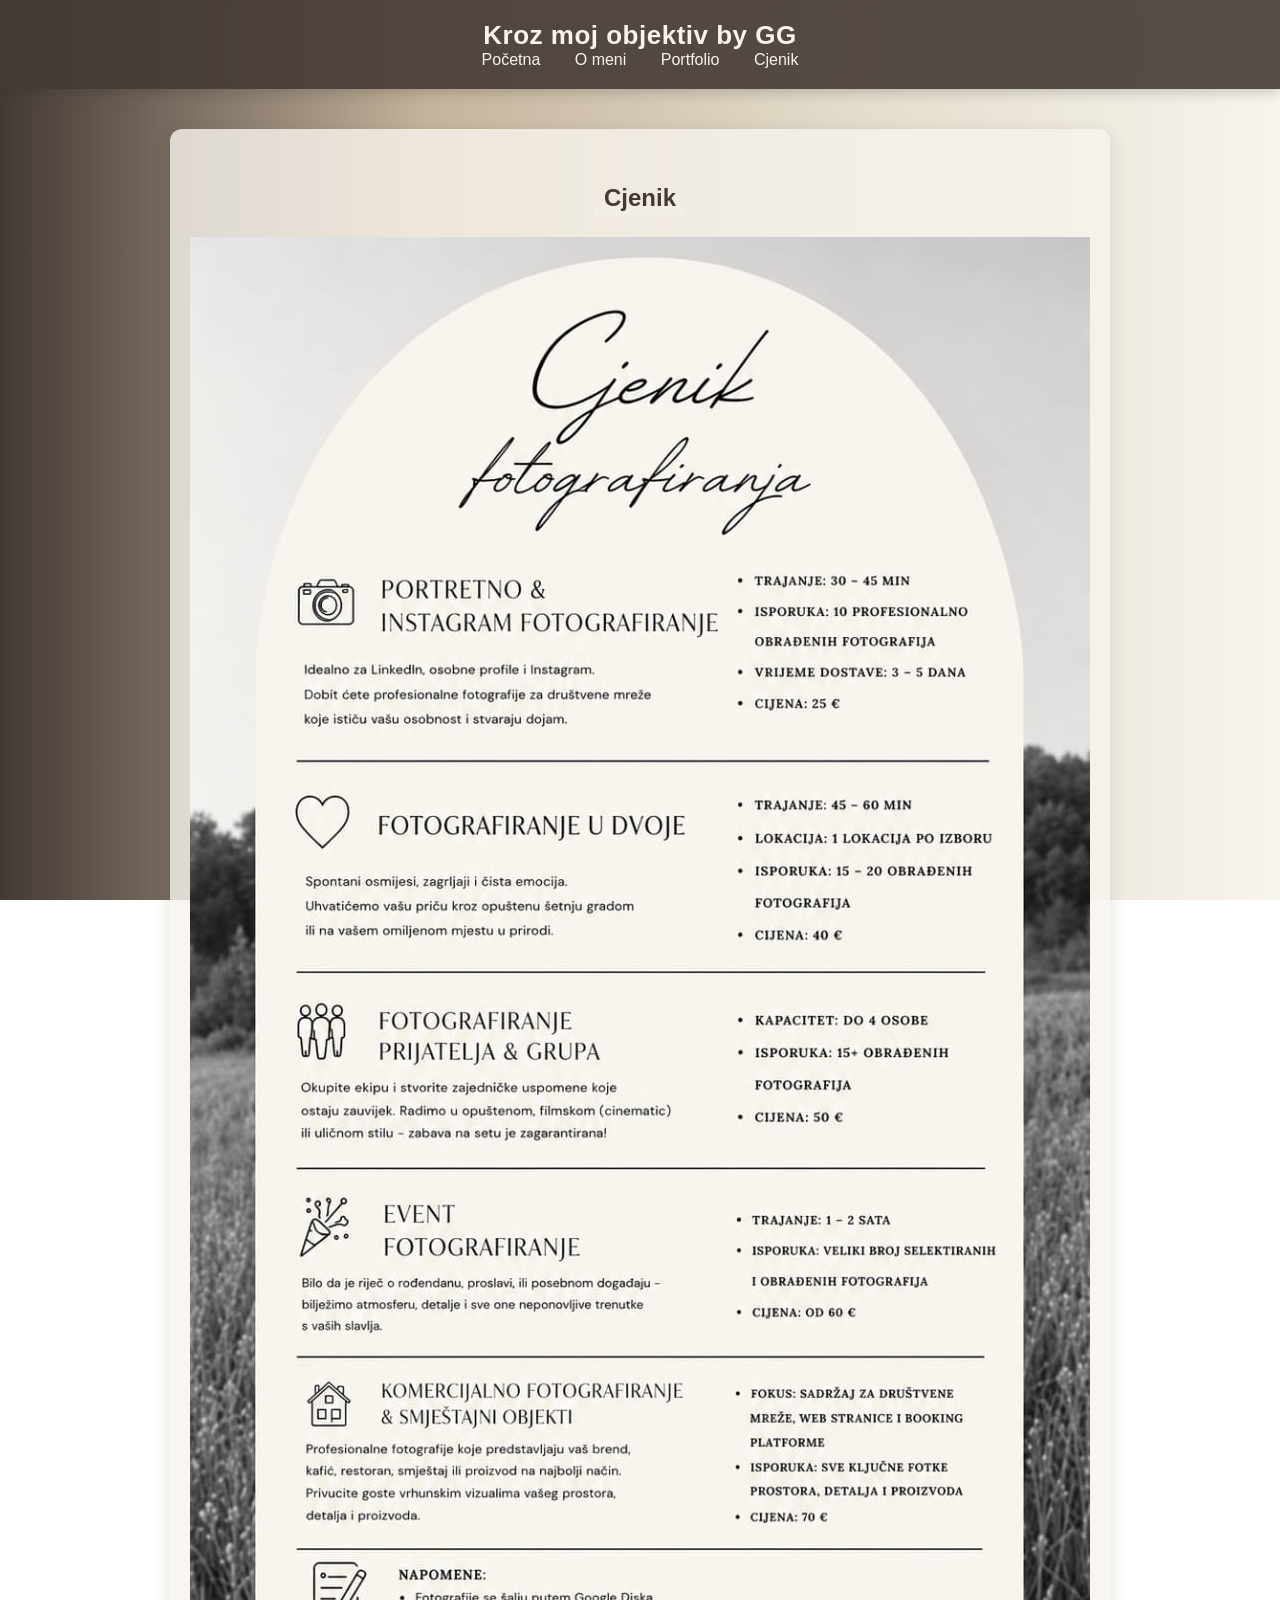
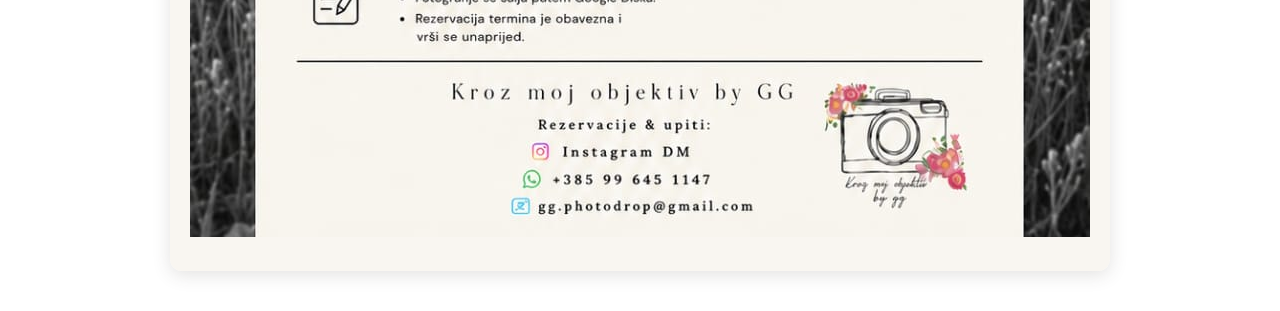
==== cjenik.html @ 76582ddf "Add files via upload" ====
<!DOCTYPE html>
<html lang="hr">
<head>
    <meta charset="UTF-8">
    <title>Cjenik – GG</title>
    <link rel="stylesheet" href="style.css">
</head>
<body>

<header>
    <h1>Kroz moj objektiv by GG</h1>
    <nav>
        <a href="index.html">Početna</a>
        <a href="o meni.html">O meni</a>
        <a href="portfolio.html">Portfolio</a>
        <a href="cjenik.html">Cjenik</a>
    </nav>
</header>

<section class="cjenik-section">
    <h2>Cjenik</h2>

    <!-- OVDJE JE SAMO SLIKA CJENIKA -->
    <img src="cjenik.jpeg" alt="Cjenik" class="cjenik-img">

</section>

</body>
</html>
---- style.css ----
/* Globalni stil */
body {
    font-family: 'Helvetica Neue', sans-serif;
    margin: 0;
    padding: 0;
    color: #252525; /* Black */
    background: linear-gradient(to right, #443A35, #C5B49D, #E4DDCC, #F8F4EE); /* Umber → Taupe → Soft Dune → Vanilla */
    background-attachment: fixed;
    text-align: center;
}

/* Navigacija */
header {
    background: rgba(68, 58, 53, 0.9); /* Umber s prozirnošću */
    color: #F8F4EE; /* Vanilla */
    padding: 20px 0;
    backdrop-filter: blur(6px);
    box-shadow: 0 4px 12px rgba(37, 37, 37, 0.2);
}

header h1 {
    margin: 0;
    font-size: 26px;
    font-weight: 600;
    letter-spacing: 0.5px;
}

nav a {
    color: #F8F4EE;
    text-decoration: none;
    margin: 0 15px;
    font-weight: 500;
    transition: color 0.3s ease;
}

nav a:hover {
    color: #E4DDCC; /* Soft Dune */
}

/* Centrirani layout */
main, section {
    max-width: 900px;
    margin: 40px auto;
    padding: 30px 20px;
    background: rgba(248, 244, 238, 0.8); /* Vanilla */
    border-radius: 12px;
    box-shadow: 0 4px 18px rgba(68, 58, 53, 0.15);
}

/* Naslovi s highlight trakom */
h2 {
    position: relative;
    display: inline-block;
    padding: 5px 10px;
    font-weight: 600;
    color: #443A35; /* Umber */
    margin-bottom: 20px;
}

h2::after {
    content: "";
    position: absolute;
    left: 0;
    bottom: 0;
    width: 100%;
    height: 12px;
    background: #E4DDCC; /* Soft Dune */
    z-index: -1;
    border-radius: 6px;
}

/* Profilna slika */
.profile {
    width: 160px;
    height: 160px;
    border-radius: 50%;
    object-fit: cover;
    border: 4px solid #F8F4EE;
    box-shadow: 0 4px 12px rgba(68, 58, 53, 0.25);
    margin-bottom: 20px;
}

/* Uvodni tekst */
.intro p {
    font-size: 18px;
    margin-top: 10px;
    color: #443A35;
}

/* Galerija */
.gallery {
    display: grid;
    grid-template-columns: repeat(auto-fit, minmax(250px, 1fr));
    gap: 15px;
    padding: 20px 0;
}

.gallery img {
    width: 100%;
    border-radius: 12px;
    object-fit: cover;
    transition: transform 0.3s ease, box-shadow 0.3s ease;
    box-shadow: 0 4px 12px rgba(68, 58, 53, 0.15);
}

.gallery img:hover {
    transform: scale(1.03);
    box-shadow: 0 8px 18px rgba(68, 58, 53, 0.25);
}

/* Lightbox */
#lightbox {
    display: none;
    position: fixed;
    z-index: 999;
    left: 0;
    top: 0;
    width: 100%;
    height: 100%;
    background: rgba(37, 37, 37, 0.9); /* Black */
    justify-content: center;
    align-items: center;
}

#lightbox img {
    max-width: 90%;
    max-height: 90%;
    border-radius: 10px;
}

#close {
    position: absolute;
    top: 25px;
    right: 40px;
    font-size: 50px;
    color: #F8F4EE;
    cursor: pointer;
}

/* Hero sekcija u Tiara paleti */
body.o-meni {
    background: linear-gradient(to right, #443A35, #C5B49D, #E4DDCC, #F8F4EE);
    color: #252525;
}

.hero {
    background-color: #E4DDCC; /* Soft Dune */
    padding: 60px 20px;
    text-align: center;
    border-bottom: 1px solid #C5B49D;
}

.hero-img {
    width: 220px;
    height: 220px;
    border-radius: 50%;
    object-fit: cover;
    border: 6px solid #F8F4EE;
    box-shadow: 0 6px 20px rgba(68, 58, 53, 0.25);
    margin-bottom: 20px;
}

.hero-title {
    font-size: 48px;
    font-weight: 600;
    color: #443A35;
    font-family: 'Georgia', serif;
}

.hero-title span {
    color: #C5B49D;
    font-style: italic;
}

.hero-subtitle {
    font-size: 20px;
    color: #443A35;
    margin-top: 10px;
}

/* Sekcija O meni */
.about {
    max-width: 900px;
    margin: 60px auto;
    padding: 40px;
    background: #F8F4EE;
    border-radius: 12px;
    box-shadow: 0 4px 18px rgba(68, 58, 53, 0.15);
}

.about h2 {
    color: #443A35;
}

.about p {
    font-size: 18px;
    color: #252525;
    line-height: 1.6;
}

/* Footer */
.footer {
    background: #E4DDCC; /* Soft Dune */
    color: #443A35; /* Umber */
    padding: 60px 20px;
    text-align: center;
    border-top: 1px solid #C5B49D;
}

.footer-content {
    display: flex;
    flex-wrap: wrap;
    justify-content: center;
    gap: 40px;
    max-width: 1000px;
    margin: 0 auto;
}

/* Mapa */
.map img {
    width: 300px;
    border-radius: 8px;
    box-shadow: 0 4px 12px rgba(68, 58, 53, 0.2);
}

/* Gift registry */
.gift-registry {
    max-width: 300px;
}

.gift-registry h2 {
    font-family: 'Georgia', serif;
    font-size: 28px;
    font-weight: 600;
    margin-bottom: 10px;
}

.gift-registry p {
    font-size: 16px;
    margin: 5px 0;
}

.qr {
    width: 120px;
    margin-top: 15px;
    border-radius: 6px;
}

/* Kontakt info */
.contact-info {
    max-width: 300px;
    text-align: left;
}

.contact-info h3 {
    font-size: 22px;
    margin-bottom: 10px;
}

.contact-info a {
    color: #443A35;
    text-decoration: none;
}

.contact-info a:hover {
    text-decoration: underline;
}

/* Responsive footer */
@media (max-width: 768px) {
    .footer-content {
        flex-direction: column;
        align-items: center;
    }

    .contact-info {
        text-align: center;
    }
}
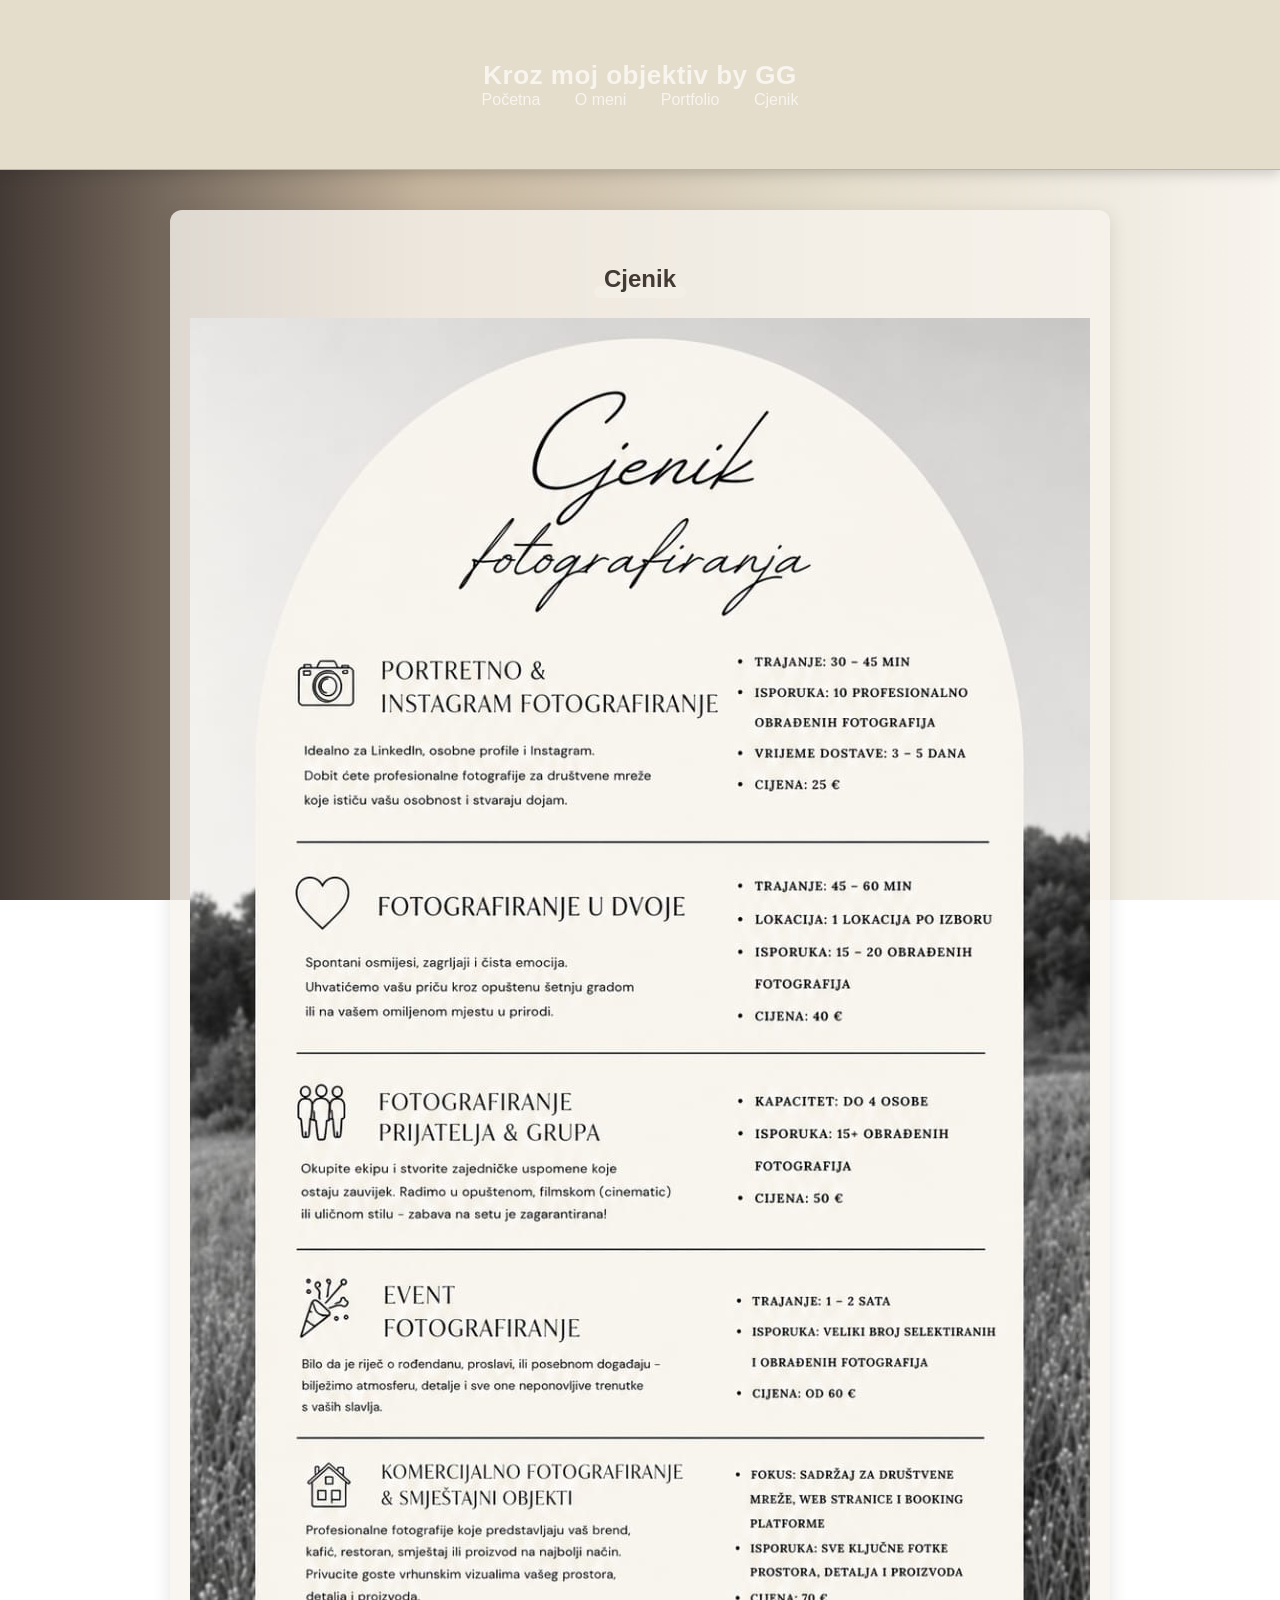
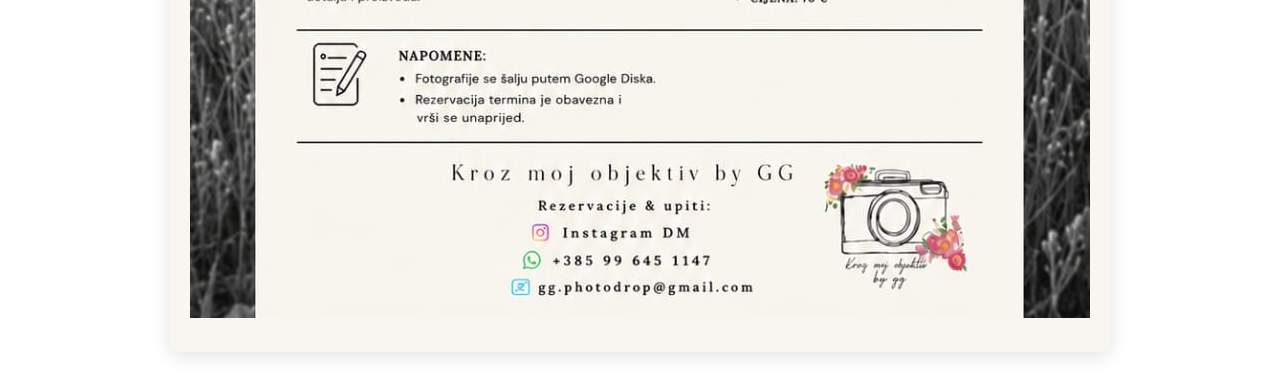
==== commit 7f5863a5: "Update cjenik.html" ====
--- a/cjenik.html
+++ b/cjenik.html
@@ -5,24 +5,25 @@
     <title>Cjenik – GG</title>
     <link rel="stylesheet" href="style.css">
 </head>
-<body>
+<body class="cjenik">
 
-<header>
-    <h1>Kroz moj objektiv by GG</h1>
-    <nav>
-        <a href="index.html">Početna</a>
-        <a href="o meni.html">O meni</a>
-        <a href="portfolio.html">Portfolio</a>
-        <a href="cjenik.html">Cjenik</a>
-    </nav>
+<header class="hero saddle">
+    <div class="nav-container">
+        <h1>Kroz moj objektiv by GG</h1>
+        <nav>
+            <a href="index.html">Početna</a>
+            <a href="o-meni.html">O meni</a>
+            <a href="portfolio.html">Portfolio</a>
+            <a href="cjenik.html">Cjenik</a>
+        </nav>
+    </div>
 </header>
 
 <section class="cjenik-section">
     <h2>Cjenik</h2>
 
-    <!-- OVDJE JE SAMO SLIKA CJENIKA -->
+    <!-- SLIKA CJENIKA -->
     <img src="cjenik.jpeg" alt="Cjenik" class="cjenik-img">
-
 </section>
 
 </body>
--- a/style.css
+++ b/style.css
@@ -277,3 +277,122 @@
         text-align: center;
     }
 }
+/* Slideshow */
+.gallery-slider {
+    width: 100%;
+    overflow: hidden;
+    position: relative;
+    margin-bottom: 40px;
+    border-radius: 12px;
+}
+
+.slides {
+    display: flex;
+    width: 300%;
+    animation: slide 12s infinite;
+}
+
+.slides img {
+    width: 100%;
+    object-fit: cover;
+    border-radius: 12px;
+}
+
+@keyframes slide {
+    0% { transform: translateX(0); }
+    33% { transform: translateX(-100%); }
+    66% { transform: translateX(-200%); }
+    100% { transform: translateX(0); }
+}
+
+/* Fade slideshow */
+.gallery-slider {
+    width: 100%;
+    max-width: 900px;
+    margin: 40px auto;
+    position: relative;
+    border-radius: 12px;
+    overflow: hidden;
+}
+
+.fade-slide {
+    position: relative;
+    height: 300px; /* VEĆE FOTKE */
+}
+
+.fade-slide img {
+    position: absolute;
+    width: 100%;
+    height: 100%;
+    object-fit: cover;
+    border-radius: 12px;
+    opacity: 0;
+    animation: fadeAnimation 12s infinite;
+}
+
+/* Fade animacija */
+@keyframes fadeAnimation {
+    0% { opacity: 1; }
+    25% { opacity: 0; }
+    50% { opacity: 0; }
+    75% { opacity: 0; }
+    100% { opacity: 1; }
+}
+
+/* Svaka slika ima svoj delay */
+.fade-slide img:nth-child(1) {
+    animation-delay: 0s;
+}
+
+.fade-slide img:nth-child(2) {
+    animation-delay: 4s;
+}
+
+.fade-slide img:nth-child(3) {
+    animation-delay: 8s;
+}
+
+/* Vertikalni fade preljev između slika */
+.vertical-fade-gallery {
+    max-width: 900px;
+    margin: 60px auto;
+    display: flex;
+    flex-direction: column;
+    gap: 0;
+}
+
+.v-image {
+    position: relative;
+    width: 100%;
+    overflow: hidden;
+}
+
+.v-image img {
+    width: 100%;
+    height: auto;
+    display: block;
+    object-fit: cover;
+    border-radius: 12px;
+}
+
+/* Preljev između donje i gornje slike */
+.v-image::after {
+    content: "";
+    position: absolute;
+    bottom: 0;
+    left: 0;
+    width: 100%;
+    height: 140px;
+    background: linear-gradient(to bottom, rgba(248,244,238,0) 0%, rgba(248,244,238,1) 100%);
+    pointer-events: none;
+}
+
+/* Fade-in efekt pri učitavanju */
+.v-image img {
+    animation: fadeIn 1.2s ease-in-out;
+}
+
+@keyframes fadeIn {
+    from { opacity: 0.7; transform: scale(1.015); }
+    to { opacity: 1; transform: scale(1); }
+}
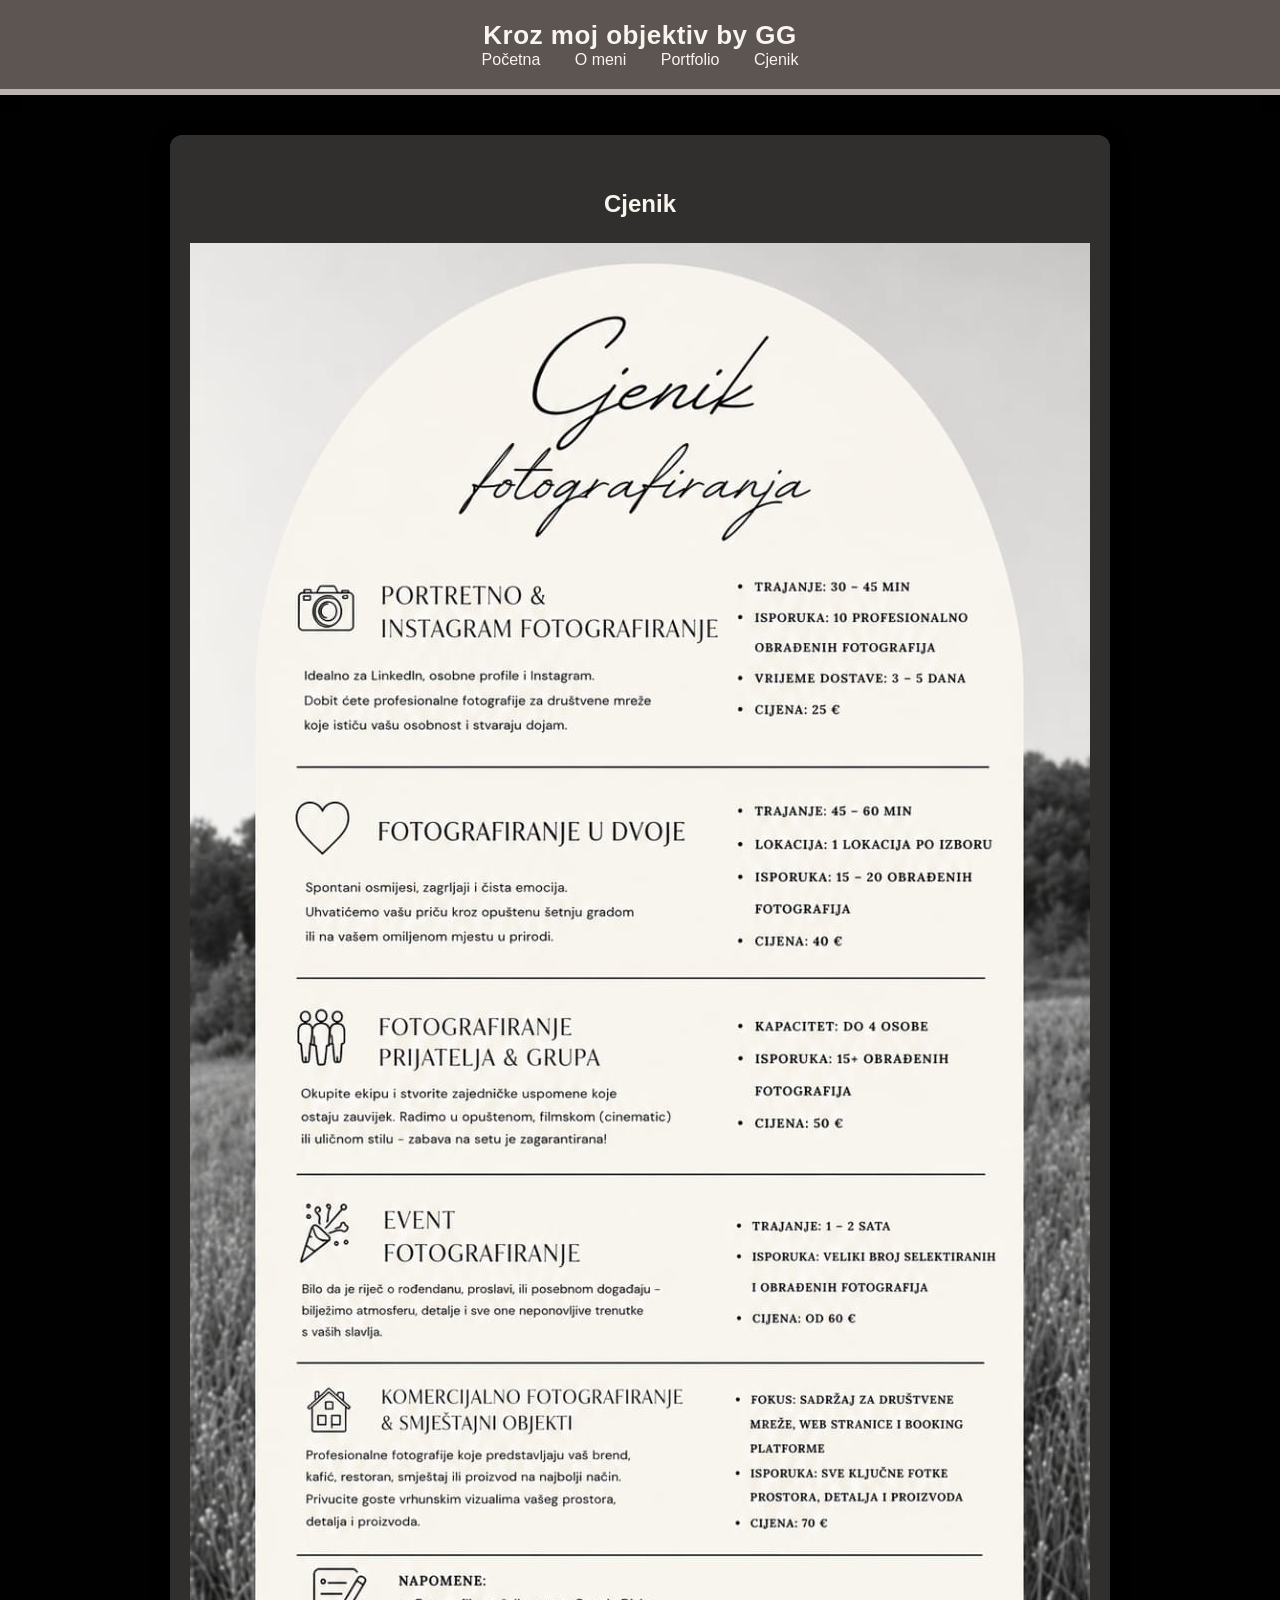
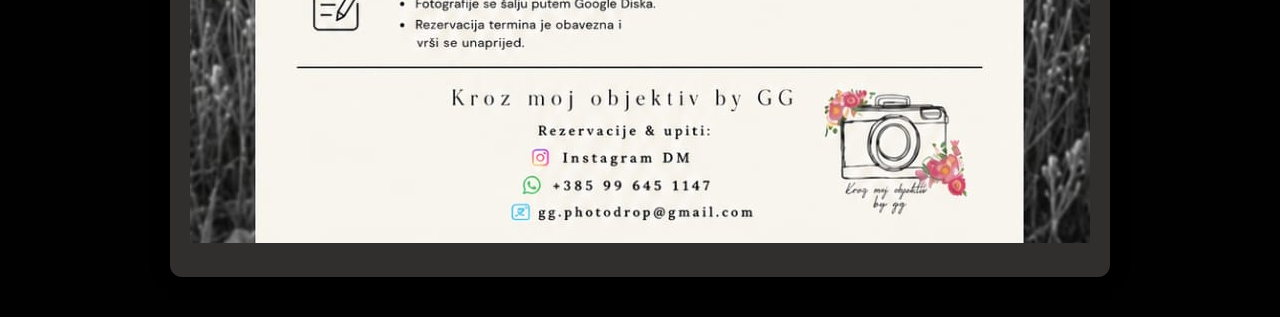
==== commit 1d88013e: "Update cjenik.html" ====
--- a/cjenik.html
+++ b/cjenik.html
@@ -12,7 +12,7 @@
         <h1>Kroz moj objektiv by GG</h1>
         <nav>
             <a href="index.html">Početna</a>
-            <a href="o-meni.html">O meni</a>
+            <a href="o meni.html">O meni</a>
             <a href="portfolio.html">Portfolio</a>
             <a href="cjenik.html">Cjenik</a>
         </nav>
--- a/style.css
+++ b/style.css
@@ -3,19 +3,23 @@
     font-family: 'Helvetica Neue', sans-serif;
     margin: 0;
     padding: 0;
-    color: #252525; /* Black */
-    background: linear-gradient(to right, #443A35, #C5B49D, #E4DDCC, #F8F4EE); /* Umber → Taupe → Soft Dune → Vanilla */
-    background-attachment: fixed;
+    color: #F8F4EE;
+    background: #010101; /* neutralna tamna pozadina */
     text-align: center;
 }
 
+/* Header po stranicama */
+.hero.mustang { background-color: #807D7D; }  /* Početna */
+.hero.shadow  { background-color: #4E4949; }  /* O meni */
+.hero.caviar  { background-color: #010101; }  /* Portfolio */
+.hero.saddle  { background-color: #5C5551; }  /* Cjenik */
+
 /* Navigacija */
-header {
-    background: rgba(68, 58, 53, 0.9); /* Umber s prozirnošću */
-    color: #F8F4EE; /* Vanilla */
+header.hero {
+    color: #F8F4EE;
     padding: 20px 0;
-    backdrop-filter: blur(6px);
-    box-shadow: 0 4px 12px rgba(37, 37, 37, 0.2);
+    border-bottom: 6px solid rgba(248,244,238,0.6);
+    box-shadow: 0 4px 12px rgba(0,0,0,0.4);
 }
 
 header h1 {
@@ -34,26 +38,26 @@
 }
 
 nav a:hover {
-    color: #E4DDCC; /* Soft Dune */
+    color: #C5B49D;
 }
 
-/* Centrirani layout */
+/* Sekcije */
 main, section {
     max-width: 900px;
     margin: 40px auto;
     padding: 30px 20px;
-    background: rgba(248, 244, 238, 0.8); /* Vanilla */
+    background: #312E2E; /* Rein */
     border-radius: 12px;
-    box-shadow: 0 4px 18px rgba(68, 58, 53, 0.15);
+    box-shadow: 0 4px 18px rgba(0,0,0,0.4);
 }
 
-/* Naslovi s highlight trakom */
+/* Naslovi */
 h2 {
     position: relative;
     display: inline-block;
     padding: 5px 10px;
     font-weight: 600;
-    color: #443A35; /* Umber */
+    color: #F8F4EE;
     margin-bottom: 20px;
 }
 
@@ -64,7 +68,7 @@
     bottom: 0;
     width: 100%;
     height: 12px;
-    background: #E4DDCC; /* Soft Dune */
+    background: #807D7D; /* Mustang highlight */
     z-index: -1;
     border-radius: 6px;
 }
@@ -76,15 +80,8 @@
     border-radius: 50%;
     object-fit: cover;
     border: 4px solid #F8F4EE;
-    box-shadow: 0 4px 12px rgba(68, 58, 53, 0.25);
+    box-shadow: 0 4px 12px rgba(0,0,0,0.4);
     margin-bottom: 20px;
-}
-
-/* Uvodni tekst */
-.intro p {
-    font-size: 18px;
-    margin-top: 10px;
-    color: #443A35;
 }
 
 /* Galerija */
@@ -100,111 +97,21 @@
     border-radius: 12px;
     object-fit: cover;
     transition: transform 0.3s ease, box-shadow 0.3s ease;
-    box-shadow: 0 4px 12px rgba(68, 58, 53, 0.15);
+    box-shadow: 0 4px 12px rgba(0,0,0,0.4);
 }
 
 .gallery img:hover {
     transform: scale(1.03);
-    box-shadow: 0 8px 18px rgba(68, 58, 53, 0.25);
-}
-
-/* Lightbox */
-#lightbox {
-    display: none;
-    position: fixed;
-    z-index: 999;
-    left: 0;
-    top: 0;
-    width: 100%;
-    height: 100%;
-    background: rgba(37, 37, 37, 0.9); /* Black */
-    justify-content: center;
-    align-items: center;
-}
-
-#lightbox img {
-    max-width: 90%;
-    max-height: 90%;
-    border-radius: 10px;
-}
-
-#close {
-    position: absolute;
-    top: 25px;
-    right: 40px;
-    font-size: 50px;
-    color: #F8F4EE;
-    cursor: pointer;
-}
-
-/* Hero sekcija u Tiara paleti */
-body.o-meni {
-    background: linear-gradient(to right, #443A35, #C5B49D, #E4DDCC, #F8F4EE);
-    color: #252525;
-}
-
-.hero {
-    background-color: #E4DDCC; /* Soft Dune */
-    padding: 60px 20px;
-    text-align: center;
-    border-bottom: 1px solid #C5B49D;
-}
-
-.hero-img {
-    width: 220px;
-    height: 220px;
-    border-radius: 50%;
-    object-fit: cover;
-    border: 6px solid #F8F4EE;
-    box-shadow: 0 6px 20px rgba(68, 58, 53, 0.25);
-    margin-bottom: 20px;
-}
-
-.hero-title {
-    font-size: 48px;
-    font-weight: 600;
-    color: #443A35;
-    font-family: 'Georgia', serif;
-}
-
-.hero-title span {
-    color: #C5B49D;
-    font-style: italic;
-}
-
-.hero-subtitle {
-    font-size: 20px;
-    color: #443A35;
-    margin-top: 10px;
-}
-
-/* Sekcija O meni */
-.about {
-    max-width: 900px;
-    margin: 60px auto;
-    padding: 40px;
-    background: #F8F4EE;
-    border-radius: 12px;
-    box-shadow: 0 4px 18px rgba(68, 58, 53, 0.15);
-}
-
-.about h2 {
-    color: #443A35;
-}
-
-.about p {
-    font-size: 18px;
-    color: #252525;
-    line-height: 1.6;
+    box-shadow: 0 8px 18px rgba(0,0,0,0.6);
 }
 
 /* Footer */
-.footer {
-    background: #E4DDCC; /* Soft Dune */
-    color: #443A35; /* Umber */
+.footer.rein {
+    background: #312E2E;
+    color: #F8F4EE;
     padding: 60px 20px;
     text-align: center;
-    border-top: 1px solid #C5B49D;
+    border-top: 6px solid rgba(248,244,238,0.6);
 }
 
 .footer-content {
@@ -214,36 +121,6 @@
     gap: 40px;
     max-width: 1000px;
     margin: 0 auto;
-}
-
-/* Mapa */
-.map img {
-    width: 300px;
-    border-radius: 8px;
-    box-shadow: 0 4px 12px rgba(68, 58, 53, 0.2);
-}
-
-/* Gift registry */
-.gift-registry {
-    max-width: 300px;
-}
-
-.gift-registry h2 {
-    font-family: 'Georgia', serif;
-    font-size: 28px;
-    font-weight: 600;
-    margin-bottom: 10px;
-}
-
-.gift-registry p {
-    font-size: 16px;
-    margin: 5px 0;
-}
-
-.qr {
-    width: 120px;
-    margin-top: 15px;
-    border-radius: 6px;
 }
 
 /* Kontakt info */
@@ -258,98 +135,12 @@
 }
 
 .contact-info a {
-    color: #443A35;
+    color: #F8F4EE;
     text-decoration: none;
 }
 
 .contact-info a:hover {
     text-decoration: underline;
-}
-
-/* Responsive footer */
-@media (max-width: 768px) {
-    .footer-content {
-        flex-direction: column;
-        align-items: center;
-    }
-
-    .contact-info {
-        text-align: center;
-    }
-}
-/* Slideshow */
-.gallery-slider {
-    width: 100%;
-    overflow: hidden;
-    position: relative;
-    margin-bottom: 40px;
-    border-radius: 12px;
-}
-
-.slides {
-    display: flex;
-    width: 300%;
-    animation: slide 12s infinite;
-}
-
-.slides img {
-    width: 100%;
-    object-fit: cover;
-    border-radius: 12px;
-}
-
-@keyframes slide {
-    0% { transform: translateX(0); }
-    33% { transform: translateX(-100%); }
-    66% { transform: translateX(-200%); }
-    100% { transform: translateX(0); }
-}
-
-/* Fade slideshow */
-.gallery-slider {
-    width: 100%;
-    max-width: 900px;
-    margin: 40px auto;
-    position: relative;
-    border-radius: 12px;
-    overflow: hidden;
-}
-
-.fade-slide {
-    position: relative;
-    height: 300px; /* VEĆE FOTKE */
-}
-
-.fade-slide img {
-    position: absolute;
-    width: 100%;
-    height: 100%;
-    object-fit: cover;
-    border-radius: 12px;
-    opacity: 0;
-    animation: fadeAnimation 12s infinite;
-}
-
-/* Fade animacija */
-@keyframes fadeAnimation {
-    0% { opacity: 1; }
-    25% { opacity: 0; }
-    50% { opacity: 0; }
-    75% { opacity: 0; }
-    100% { opacity: 1; }
-}
-
-/* Svaka slika ima svoj delay */
-.fade-slide img:nth-child(1) {
-    animation-delay: 0s;
-}
-
-.fade-slide img:nth-child(2) {
-    animation-delay: 4s;
-}
-
-.fade-slide img:nth-child(3) {
-    animation-delay: 8s;
 }
 
 /* Vertikalni fade preljev između slika */
@@ -375,7 +166,6 @@
     border-radius: 12px;
 }
 
-/* Preljev između donje i gornje slike */
 .v-image::after {
     content: "";
     position: absolute;
@@ -383,11 +173,10 @@
     left: 0;
     width: 100%;
     height: 140px;
-    background: linear-gradient(to bottom, rgba(248,244,238,0) 0%, rgba(248,244,238,1) 100%);
+    background: linear-gradient(to bottom, rgba(49,46,46,0) 0%, rgba(49,46,46,1) 100%);
     pointer-events: none;
 }
 
-/* Fade-in efekt pri učitavanju */
 .v-image img {
     animation: fadeIn 1.2s ease-in-out;
 }
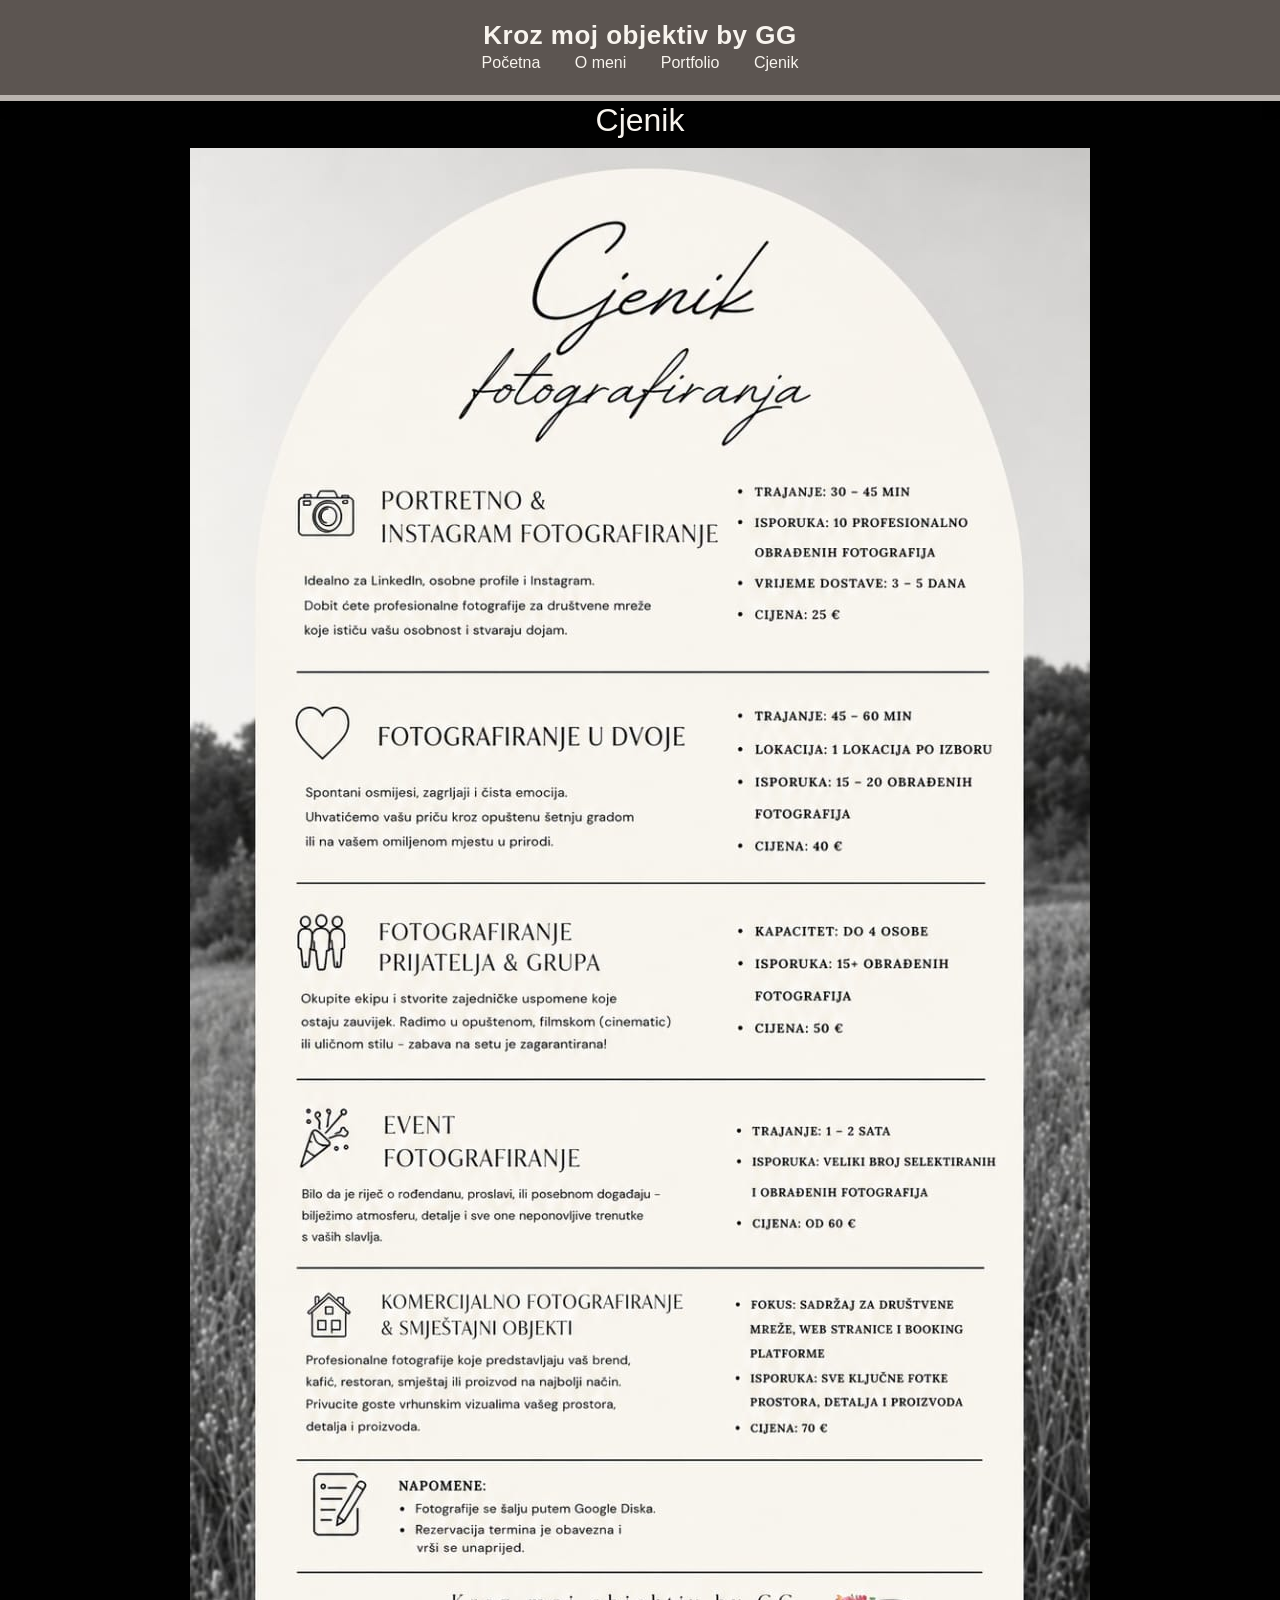
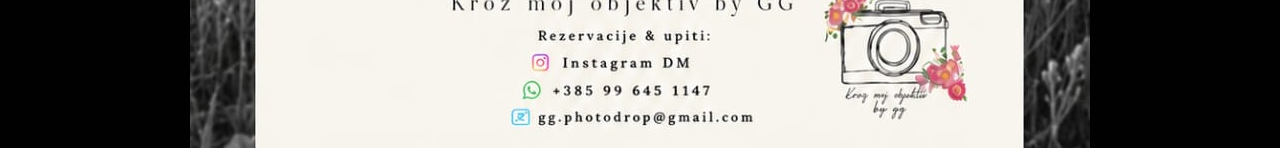
==== commit 92223c87: "Update cjenik.html" ====
--- a/cjenik.html
+++ b/cjenik.html
@@ -3,6 +3,7 @@
 <head>
     <meta charset="UTF-8">
     <title>Cjenik – GG</title>
+    <link href="https://cdn.jsdelivr.net/npm/bootstrap@5.3.2/dist/css/bootstrap.min.css" rel="stylesheet">
     <link rel="stylesheet" href="style.css">
 </head>
 <body class="cjenik">
--- a/style.css
+++ b/style.css
@@ -41,147 +41,10 @@
     color: #C5B49D;
 }
 
-/* Sekcije */
-main, section {
-    max-width: 900px;
-    margin: 40px auto;
-    padding: 30px 20px;
-    background: #312E2E; /* Rein */
-    border-radius: 12px;
-    box-shadow: 0 4px 18px rgba(0,0,0,0.4);
-}
-
-/* Naslovi */
-h2 {
-    position: relative;
-    display: inline-block;
-    padding: 5px 10px;
-    font-weight: 600;
-    color: #F8F4EE;
-    margin-bottom: 20px;
-}
-
-h2::after {
-    content: "";
-    position: absolute;
-    left: 0;
-    bottom: 0;
-    width: 100%;
-    height: 12px;
-    background: #807D7D; /* Mustang highlight */
-    z-index: -1;
-    border-radius: 6px;
-}
-
-/* Profilna slika */
-.profile {
-    width: 160px;
-    height: 160px;
+/* Logo u krugu */
+.logo-circle {
+    width: 90px;
+    height: 90px;
     border-radius: 50%;
     object-fit: cover;
-    border: 4px solid #F8F4EE;
-    box-shadow: 0 4px 12px rgba(0,0,0,0.4);
-    margin-bottom: 20px;
-}
-
-/* Galerija */
-.gallery {
-    display: grid;
-    grid-template-columns: repeat(auto-fit, minmax(250px, 1fr));
-    gap: 15px;
-    padding: 20px 0;
-}
-
-.gallery img {
-    width: 100%;
-    border-radius: 12px;
-    object-fit: cover;
-    transition: transform 0.3s ease, box-shadow 0.3s ease;
-    box-shadow: 0 4px 12px rgba(0,0,0,0.4);
-}
-
-.gallery img:hover {
-    transform: scale(1.03);
-    box-shadow: 0 8px 18px rgba(0,0,0,0.6);
-}
-
-/* Footer */
-.footer.rein {
-    background: #312E2E;
-    color: #F8F4EE;
-    padding: 60px 20px;
-    text-align: center;
-    border-top: 6px solid rgba(248,244,238,0.6);
-}
-
-.footer-content {
-    display: flex;
-    flex-wrap: wrap;
-    justify-content: center;
-    gap: 40px;
-    max-width: 1000px;
-    margin: 0 auto;
-}
-
-/* Kontakt info */
-.contact-info {
-    max-width: 300px;
-    text-align: left;
-}
-
-.contact-info h3 {
-    font-size: 22px;
-    margin-bottom: 10px;
-}
-
-.contact-info a {
-    color: #F8F4EE;
-    text-decoration: none;
-}
-
-.contact-info a:hover {
-    text-decoration: underline;
-}
-
-/* Vertikalni fade preljev između slika */
-.vertical-fade-gallery {
-    max-width: 900px;
-    margin: 60px auto;
-    display: flex;
-    flex-direction: column;
-    gap: 0;
-}
-
-.v-image {
-    position: relative;
-    width: 100%;
-    overflow: hidden;
-}
-
-.v-image img {
-    width: 100%;
-    height: auto;
-    display: block;
-    object-fit: cover;
-    border-radius: 12px;
-}
-
-.v-image::after {
-    content: "";
-    position: absolute;
-    bottom: 0;
-    left: 0;
-    width: 100%;
-    height: 140px;
-    background: linear-gradient(to bottom, rgba(49,46,46,0) 0%, rgba(49,46,46,1) 100%);
-    pointer-events: none;
-}
-
-.v-image img {
-    animation: fadeIn 1.2s ease-in-out;
-}
-
-@keyframes fadeIn {
-    from { opacity: 0.7; transform: scale(1.015); }
-    to { opacity: 1; transform: scale(1); }
-}
+    border: 3px solid #F8F
